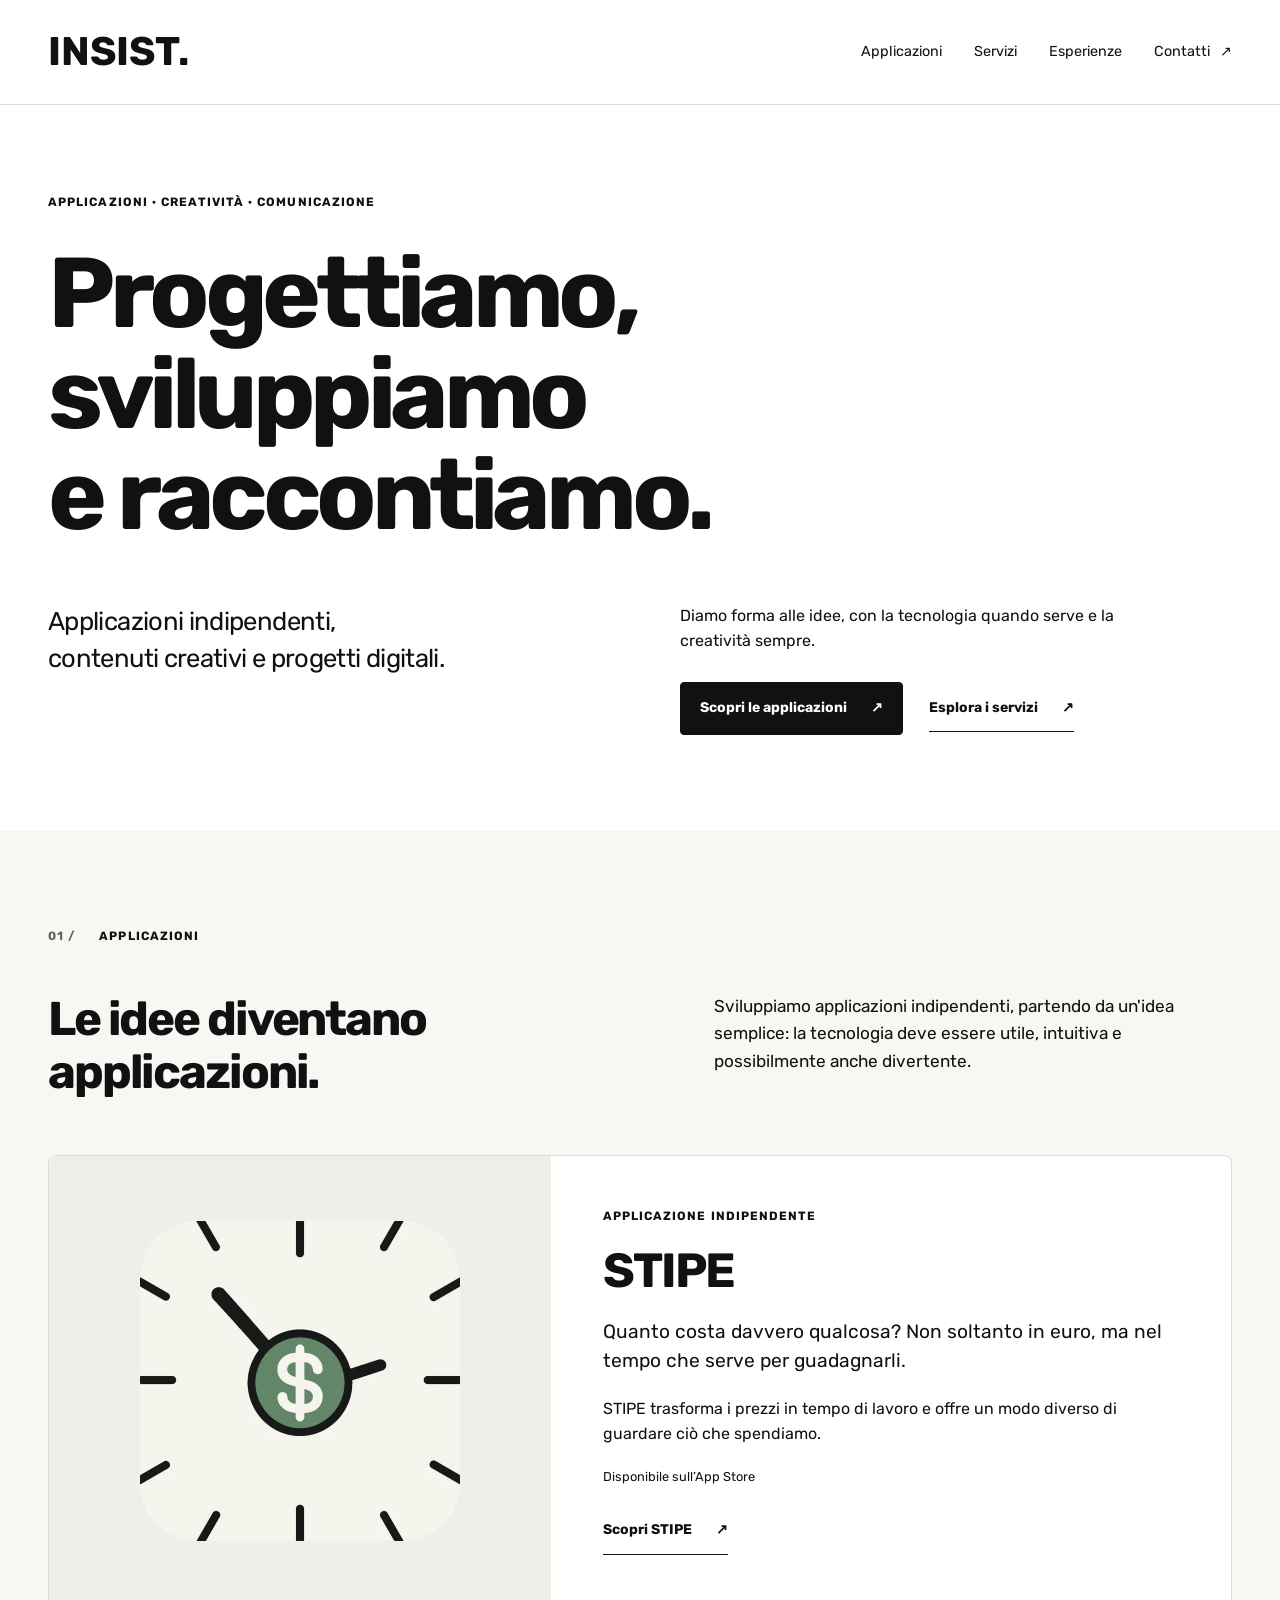
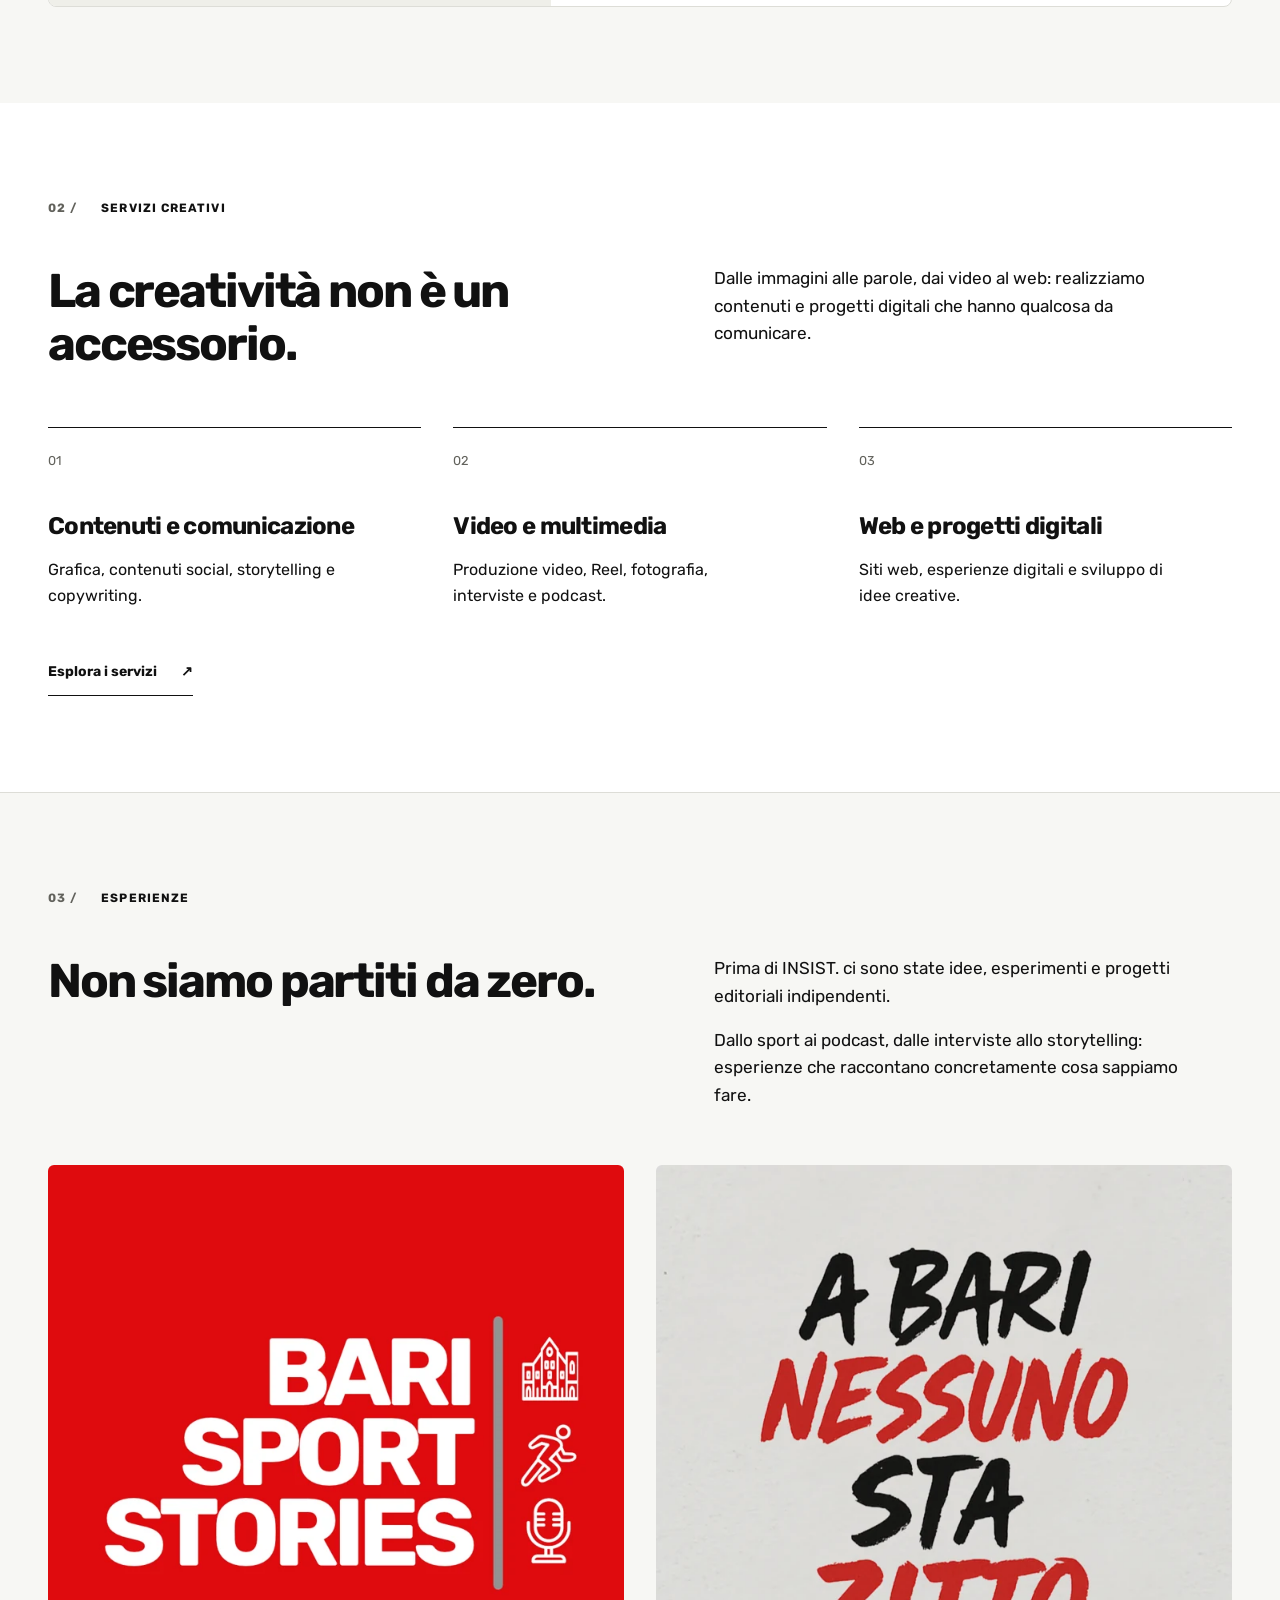
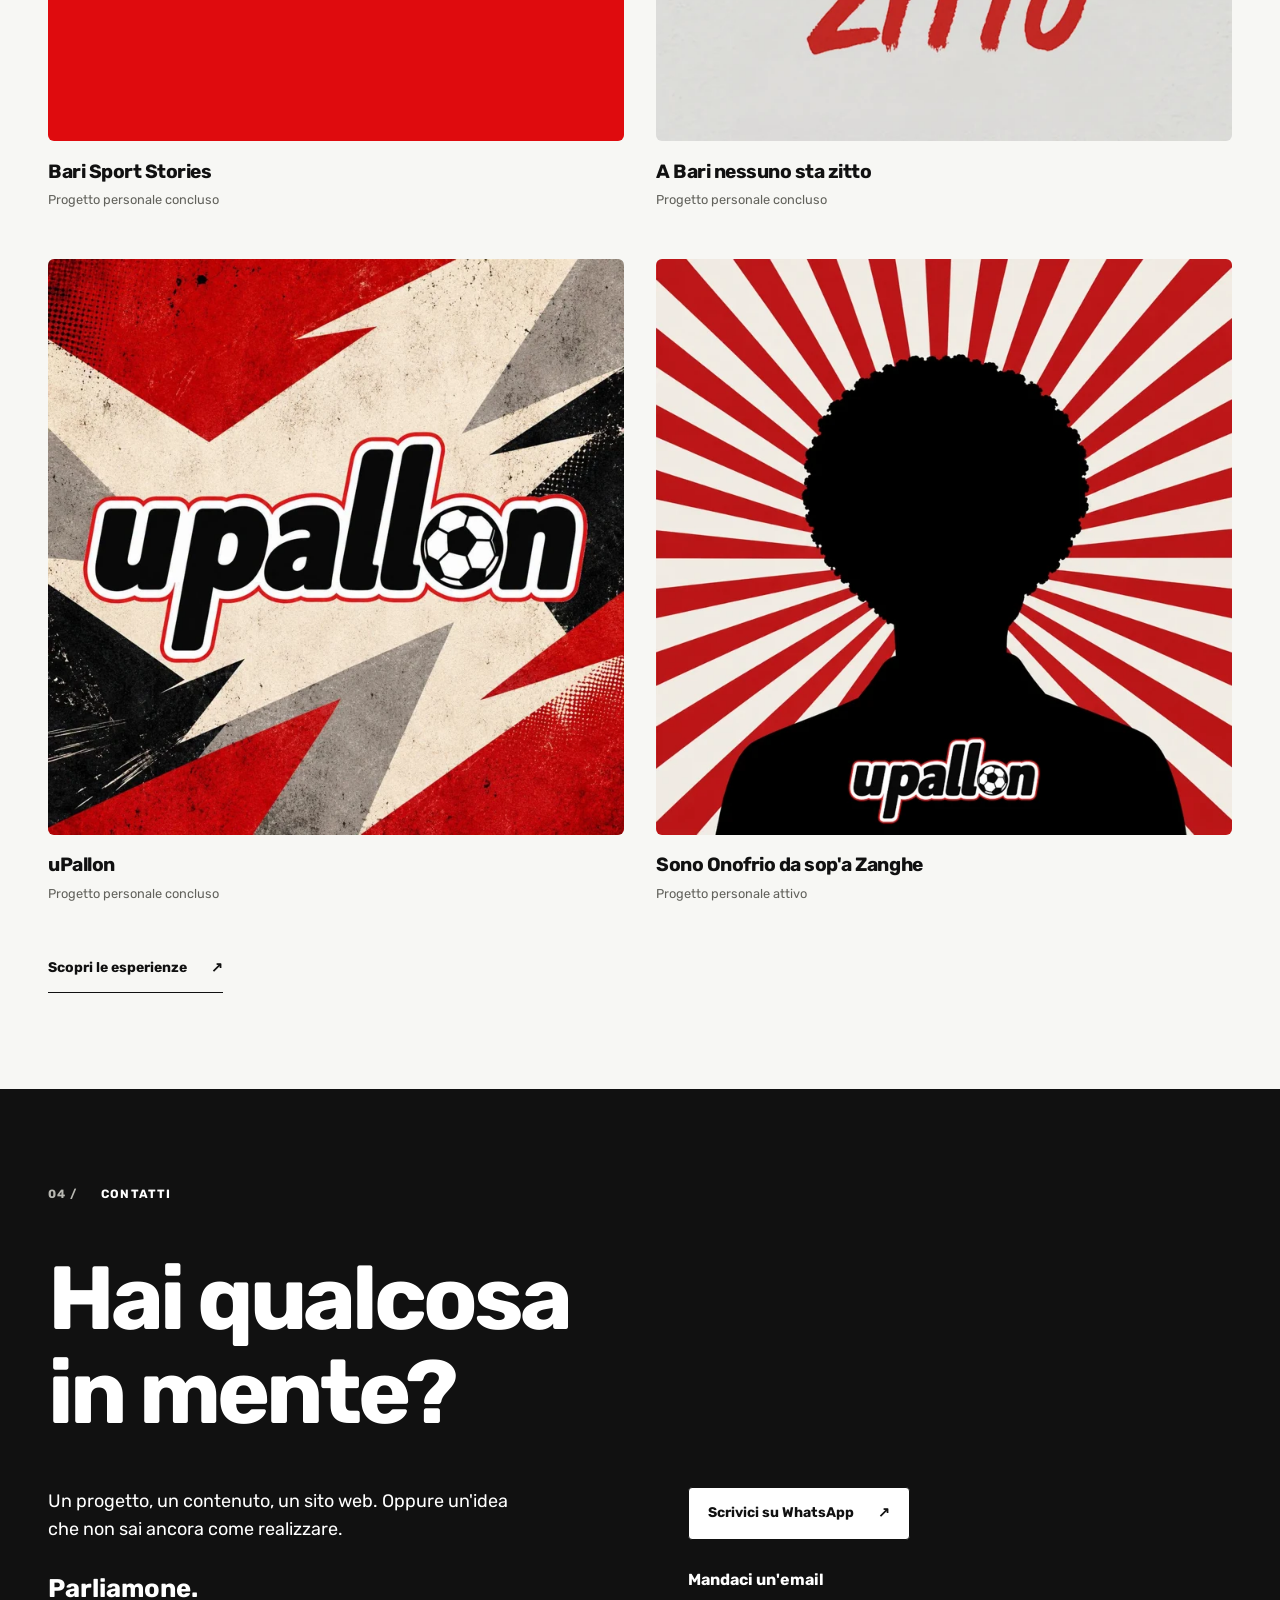
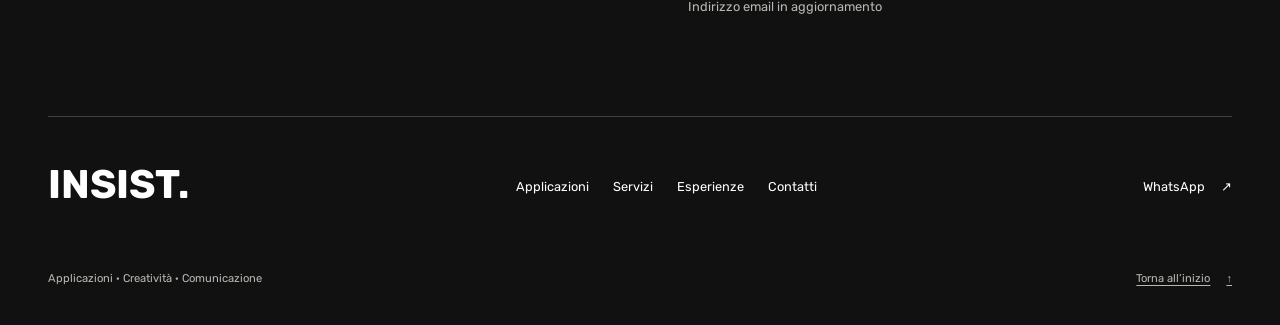
==== index.html @ fa0ea029 "feat: complete INSIST institutional website" ====
<!doctype html>
<html lang="it">
<head>
  <meta charset="utf-8">
  <meta name="viewport" content="width=device-width, initial-scale=1">
  <meta name="description" content="INSIST. — Applicazioni indipendenti, contenuti creativi e progetti digitali. Progettiamo, sviluppiamo e raccontiamo.">
  <meta name="theme-color" content="#111111">
  <title>INSIST. — Progettiamo, sviluppiamo e raccontiamo.</title>
  <link rel="preload" href="./assets/fonts/Rubik-Variable.ttf" as="font" type="font/ttf" crossorigin>
  <link rel="stylesheet" href="./assets/css/style.css">
  <script src="./assets/js/navigation.js" defer></script>
  <link rel="icon" type="image/svg+xml" href="./assets/images/insist/favicon-i.svg">
  <link rel="icon" type="image/png" sizes="32x32" href="./assets/images/insist/favicon-i-32.png">
  <link rel="icon" type="image/png" sizes="16x16" href="./assets/images/insist/favicon-i-16.png">
  <meta property="og:type" content="website">
  <meta property="og:title" content="INSIST. — Progettiamo, sviluppiamo e raccontiamo.">
  <meta property="og:description" content="INSIST. — Applicazioni indipendenti, contenuti creativi e progetti digitali. Progettiamo, sviluppiamo e raccontiamo.">
  <meta property="og:image" content="https://insist-company.github.io/assets/images/insist/social-preview.png">
  <meta property="og:image:type" content="image/png">
  <meta property="og:image:width" content="1200">
  <meta property="og:image:height" content="630">
  <meta property="og:image:alt" content="INSIST. — Progettiamo, sviluppiamo e raccontiamo.">
  <meta property="og:url" content="https://insist-company.github.io/">
  <meta property="og:site_name" content="INSIST.">
  <meta property="og:locale" content="it_IT">
  <meta name="twitter:card" content="summary_large_image">
  <meta name="twitter:title" content="INSIST. — Progettiamo, sviluppiamo e raccontiamo.">
  <meta name="twitter:description" content="INSIST. — Applicazioni indipendenti, contenuti creativi e progetti digitali. Progettiamo, sviluppiamo e raccontiamo.">
  <meta name="twitter:image" content="https://insist-company.github.io/assets/images/insist/social-preview.png">
  <meta name="twitter:image:alt" content="INSIST. — Progettiamo, sviluppiamo e raccontiamo.">
</head>
<body class="home">
  <a class="skip-link" href="#contenuto">Vai al contenuto</a>
  <header class="site-header">
    <div class="container header-inner">
      <a class="site-name" href="./" aria-label="INSIST. — Home" aria-current="page">INSIST.</a>
      <button class="menu-toggle" type="button" aria-expanded="false" aria-controls="main-navigation" hidden>Menu <span aria-hidden="true">+</span></button>
      <nav id="main-navigation" class="main-navigation" aria-label="Navigazione principale">
        <ul>
          <li><a href="./applicazioni/">Applicazioni</a></li>
          <li><a href="./servizi/">Servizi</a></li>
          <li><a href="./esperienze/">Esperienze</a></li>
          <li><a href="#contatti">Contatti <span aria-hidden="true">↗</span></a></li>
        </ul>
      </nav>
    </div>
  </header>
  <main id="contenuto" tabindex="-1">
    <section class="hero container" aria-labelledby="hero-title">
      <p class="eyebrow">APPLICAZIONI · CREATIVITÀ · COMUNICAZIONE</p>
      <h1 id="hero-title">Progettiamo,<br>sviluppiamo<br>e raccontiamo.</h1>
      <div class="hero-bottom">
        <p class="hero-subtitle">Applicazioni indipendenti,<br class="desktop-break"> contenuti creativi e progetti digitali.</p>
        <div class="hero-detail">
          <p>Diamo forma alle idee, con la tecnologia quando serve e la creatività sempre.</p>
          <div class="actions">
            <a class="button button-dark" href="./applicazioni/">Scopri le applicazioni <span aria-hidden="true">↗</span></a>
            <a class="text-link" href="./servizi/">Esplora i servizi <span aria-hidden="true">↗</span></a>
          </div>
        </div>
      </div>
    </section>
    <section class="section applications" aria-labelledby="applications-title">
      <div class="container">
        <p class="section-label"><span>01 /</span> Applicazioni</p>
        <div class="section-intro">
          <h2 id="applications-title">Le idee diventano applicazioni.</h2>
          <p>Sviluppiamo applicazioni indipendenti, partendo da un'idea semplice: la tecnologia deve essere utile, intuitiva e possibilmente anche divertente.</p>
        </div>
        <div class="app-list">
          <article class="app-card" aria-labelledby="stipe-title">
            <div class="app-visual"><img src="./assets/images/stipe/stipe-icon.webp" alt="Icona originale di STIPE: un orologio con un simbolo del dollaro al centro" width="640" height="640" loading="lazy" decoding="async"></div>
            <div class="app-copy">
              <p class="eyebrow">APPLICAZIONE INDIPENDENTE</p>
              <h3 id="stipe-title">STIPE</h3>
              <p class="app-lead">Quanto costa davvero qualcosa? Non soltanto in euro, ma nel tempo che serve per guadagnarli.</p>
              <p>STIPE trasforma i prezzi in tempo di lavoro e offre un modo diverso di guardare ciò che spendiamo.</p>
              <p class="availability">Disponibile sull’App Store</p>
              <a class="text-link" href="./applicazioni/">Scopri STIPE <span aria-hidden="true">↗</span></a>
            </div>
          </article>
        </div>
      </div>
    </section>
    <section class="section services container" aria-labelledby="services-title">
      <p class="section-label"><span>02 /</span> Servizi creativi</p>
      <div class="section-intro">
        <h2 id="services-title">La creatività non è un accessorio.</h2>
        <p>Dalle immagini alle parole, dai video al web: realizziamo contenuti e progetti digitali che hanno qualcosa da comunicare.</p>
      </div>
      <div class="services-grid">
        <article class="service-card"><p class="service-number" aria-hidden="true">01</p><h3>Contenuti e comunicazione</h3><p>Grafica, contenuti social, storytelling e copywriting.</p></article>
        <article class="service-card"><p class="service-number" aria-hidden="true">02</p><h3>Video e multimedia</h3><p>Produzione video, Reel, fotografia, interviste e podcast.</p></article>
        <article class="service-card"><p class="service-number" aria-hidden="true">03</p><h3>Web e progetti digitali</h3><p>Siti web, esperienze digitali e sviluppo di idee creative.</p></article>
      </div>
      <a class="text-link" href="./servizi/">Esplora i servizi <span aria-hidden="true">↗</span></a>
    </section>
    <section class="section experiences" aria-labelledby="experiences-title">
      <div class="container">
        <p class="section-label"><span>03 /</span> Esperienze</p>
        <div class="section-intro">
          <h2 id="experiences-title">Non siamo partiti da zero.</h2>
          <div><p>Prima di INSIST. ci sono state idee, esperimenti e progetti editoriali indipendenti.</p><p>Dallo sport ai podcast, dalle interviste allo storytelling: esperienze che raccontano concretamente cosa sappiamo fare.</p></div>
        </div>
        <div class="experiences-grid">
          <article class="experience-card"><img src="./assets/images/esperienze/bari-sport-stories.webp" alt="Copertina originale Bari Sport Stories, con lettering bianco su fondo rosso" width="720" height="720" loading="lazy" decoding="async"><div class="experience-caption"><h3>Bari Sport Stories</h3><p>Progetto personale concluso</p></div></article>
          <article class="experience-card"><img src="./assets/images/esperienze/a-bari-nessuno-sta-zitto.webp" alt="Copertina originale A Bari nessuno sta zitto, con lettering nero e rosso" width="720" height="720" loading="lazy" decoding="async"><div class="experience-caption"><h3>A Bari nessuno sta zitto</h3><p>Progetto personale concluso</p></div></article>
          <article class="experience-card"><img src="./assets/images/esperienze/upallon.webp" alt="Copertina originale uPallon, con un pallone nel lettering" width="720" height="720" loading="lazy" decoding="async"><div class="experience-caption"><h3>uPallon</h3><p>Progetto personale concluso</p></div></article>
          <article class="experience-card"><img src="./assets/images/esperienze/onofrio.webp" alt="Copertina originale di Sono Onofrio da sop’a Zanghe: una silhouette su raggi rossi e bianchi" width="720" height="720" loading="lazy" decoding="async"><div class="experience-caption"><h3>Sono Onofrio da sop'a Zanghe</h3><p>Progetto personale attivo</p></div></article>
        </div>
        <a class="text-link" href="./esperienze/">Scopri le esperienze <span aria-hidden="true">↗</span></a>
      </div>
    </section>
    <section id="contatti" class="section contact" aria-labelledby="contact-title">
      <div class="container">
        <p class="section-label"><span>04 /</span> Contatti</p>
        <h2 id="contact-title">Hai qualcosa<br>in mente?</h2>
        <div class="contact-bottom">
          <div><p>Un progetto, un contenuto, un sito web. Oppure un'idea che non sai ancora come realizzare.</p><p class="closing">Parliamone.</p></div>
          <div class="contact-actions">
            <a class="button button-light" href="https://wa.me/393455824448">Scrivici su WhatsApp <span aria-hidden="true">↗</span></a>
            <div class="email-pending"><span aria-disabled="true">Mandaci un'email</span><span class="contact-note">Indirizzo email in aggiornamento</span></div>
          </div>
        </div>
      </div>
    </section>
  </main>
  <footer class="site-footer">
    <div class="container footer-top">
      <a class="site-name" href="./" aria-label="INSIST. — Home">INSIST.</a>
      <nav aria-label="Navigazione nel footer"><ul><li><a href="./applicazioni/">Applicazioni</a></li><li><a href="./servizi/">Servizi</a></li><li><a href="./esperienze/">Esperienze</a></li><li><a href="#contatti">Contatti</a></li></ul></nav>
      <a class="footer-contact" href="https://wa.me/393455824448">WhatsApp <span aria-hidden="true">↗</span></a>
    </div>
    <div class="container footer-bottom"><p>Applicazioni · Creatività · Comunicazione</p><a href="#contenuto">Torna all’inizio <span aria-hidden="true">↑</span></a></div>
  </footer>
</body>
</html>
---- assets/css/style.css ----
@font-face {
  font-family: "Rubik";
  src: url("../fonts/Rubik-Variable.ttf") format("truetype");
  font-style: normal;
  font-weight: 300 900;
  font-display: swap;
}

:root {
  --color-black: #111111;
  --color-white: #FFFFFF;
  --color-ivory: #F7F7F4;
  --color-gray: #777777;
  --font-family-base: "Rubik", sans-serif;
  --font-weight-regular: 400;
  --font-weight-bold: 700;
  --border: #DDDDD7;
}

* { box-sizing: border-box; }
body { margin: 0; font-family: var(--font-family-base); font-weight: 400; line-height: 1.6; color: var(--color-black); background: var(--color-white); }
a { color: inherit; text-underline-offset: .25em; }
button { font: inherit; color: inherit; }
[hidden] { display: none !important; }
h1, h2, h3, p { margin: 0; }
h1, h2, h3, .site-name { font-weight: 700; }
img { display: block; max-width: 100%; height: auto; }
:focus-visible { outline: 3px solid currentColor; outline-offset: 5px; }
.skip-link { position: absolute; top: 1rem; left: 1rem; z-index: 10; padding: .8rem 1rem; background: var(--color-white); color: var(--color-black); }
.skip-link:not(:focus) { width: 1px; height: 1px; padding: 0; overflow: hidden; clip-path: inset(50%); white-space: nowrap; }
.container { width: min(100% - 6rem, 76rem); margin-inline: auto; }
.site-header { border-bottom: 1px solid var(--border); }
.header-inner { min-height: 104px; display: flex; align-items: center; justify-content: space-between; gap: 2rem; }
.site-name { display: inline-block; font-size: 2.5rem; line-height: 1; text-decoration: none; background: transparent; color: inherit; }
.main-navigation ul, .site-footer ul { display: flex; align-items: center; gap: 2rem; list-style: none; padding: 0; margin: 0; }
.main-navigation a { display: inline-flex; align-items: center; min-height: 44px; text-decoration: none; font-size: .9rem; }
.main-navigation a:hover, .site-footer a:not(.site-name):hover { text-decoration: underline; }
.main-navigation a span { margin-left: .65rem; }
.menu-toggle { border: 1px solid var(--border); border-radius: 4px; background: transparent; min-height: 44px; padding: .5rem .85rem; }
.menu-toggle span { margin-left: 1rem; }
.hero { padding-top: 5.5rem; padding-bottom: 6rem; }
.eyebrow, .section-label { font-size: .75rem; line-height: 1.5; letter-spacing: .09em; font-weight: 700; }
.hero h1 { font-size: clamp(3.5rem, 7.75vw, 7rem); letter-spacing: -.055em; line-height: 1.02; margin-top: 2rem; }
.hero-bottom { display: grid; grid-template-columns: 1fr 1fr; gap: 5rem; margin-top: 3.5rem; align-items: start; }
.hero-subtitle { font-size: clamp(1.25rem, 2vw, 1.6rem); line-height: 1.45; letter-spacing: -.025em; }
.hero-detail > p { max-width: 29rem; font-size: 1rem; }
.actions { display: flex; flex-wrap: wrap; align-items: center; gap: 1rem 1.6rem; margin-top: 1.75rem; }
.button, .text-link { display: inline-flex; align-items: center; justify-content: space-between; gap: 1.5rem; min-height: 48px; font-size: .875rem; font-weight: 700; text-decoration: none; }
.button { padding: .9rem 1.2rem; border: 1px solid currentColor; border-radius: 4px; }
.button-dark { color: var(--color-white); background: var(--color-black); border-color: var(--color-black); }
.button-light { color: var(--color-black); background: var(--color-white); }
.button:hover { text-decoration: underline; }
.text-link { border-bottom: 1px solid currentColor; }
.text-link:hover { text-decoration: underline; }
.section { padding-block: 6rem; }
.section-label { text-transform: uppercase; display: flex; gap: 1.5rem; margin-bottom: 3rem; }
.section-label > span { color: #62625C; }
.section-intro { display: grid; grid-template-columns: 1.1fr 1fr; gap: 6rem; align-items: start; margin-bottom: 3.5rem; }
h2 { font-size: clamp(2.1rem, 3.7vw, 3.5rem); line-height: 1.12; letter-spacing: -.045em; max-width: 13em; }
.section-intro p { font-size: 1.075rem; max-width: 31rem; }
.section-intro p + p { margin-top: 1rem; }
.applications { background: var(--color-ivory); }
.app-card { display: grid; grid-template-columns: .85fr 1.15fr; background: var(--color-white); border: 1px solid var(--border); border-radius: 8px; overflow: hidden; }
.app-visual { padding: 3rem; display: grid; place-items: center; background: #EFEFE9; }
.app-visual img { width: 100%; max-width: 320px; border-radius: 18%; }
.app-copy { padding: clamp(2rem, 4vw, 4rem); }
.app-copy h3 { font-size: 3rem; letter-spacing: -.04em; line-height: 1.1; margin-top: 1.25rem; }
.app-copy > p:not(.eyebrow) { margin-top: 1.25rem; }
.app-copy .app-lead { font-size: 1.2rem; line-height: 1.5; }
.app-copy .availability { font-size: .8rem; }
.app-copy .text-link { margin-top: 1.25rem; }
.services-grid { display: grid; grid-template-columns: repeat(3, 1fr); gap: 2rem; margin-bottom: 2.5rem; }
.service-card { border-top: 1px solid var(--color-black); padding-top: 1.4rem; }
.service-number { font-size: .8rem; color: #62625C; margin-bottom: 2.5rem; }
.service-card h3 { font-size: 1.5rem; letter-spacing: -.03em; line-height: 1.25; max-width: 13em; margin-bottom: 1rem; }
.service-card > p:last-child { max-width: 19rem; }
.experiences { border-top: 1px solid var(--border); background: var(--color-ivory); }
.experiences-grid { display: grid; grid-template-columns: repeat(2, minmax(0, 1fr)); gap: 3rem 2rem; margin-bottom: 2.5rem; }
.experience-card { min-width: 0; }
.experience-card > img { width: 100%; aspect-ratio: 1; object-fit: contain; border-radius: 6px; }
.experience-caption { padding-top: 1.1rem; }
.experience-caption h3 { font-size: 1.2rem; letter-spacing: -.025em; line-height: 1.4; }
.experience-caption p { font-size: .8rem; margin-top: .3rem; color: #62625C; }
.contact { background: var(--color-black); color: var(--color-white); scroll-margin-top: 1rem; }
.contact .section-label > span { color: #B8B8B2; }
.contact h2 { font-size: clamp(3.25rem, 7vw, 6.5rem); line-height: 1.05; }
.contact-bottom { display: grid; grid-template-columns: 1fr 1fr; gap: 6rem; margin-top: 3rem; align-items: start; }
.contact-bottom > div > p:first-child { max-width: 29rem; font-size: 1.125rem; }
.closing { font-size: 1.6rem; font-weight: 700; margin-top: 1.5rem; }
.contact-actions { display: grid; gap: 1.5rem; justify-items: start; }
.email-pending { padding: .2rem 0; }
.email-pending > span:first-child { display: block; font-weight: 700; }
.contact-note { display: block; font-size: .8rem; color: #B8B8B2; margin-top: .25rem; }
.site-footer { background: var(--color-black); color: var(--color-white); padding-bottom: 1.5rem; }
.footer-top { border-top: 1px solid #41413D; padding-block: 3rem; display: flex; justify-content: space-between; align-items: start; gap: 2rem; }
.site-footer nav a, .footer-contact { display: inline-flex; align-items: center; min-height: 44px; font-size: .8rem; text-decoration: none; }
.site-footer ul { flex-wrap: wrap; gap: 0 1.5rem; }
.footer-contact { gap: 1rem; }
.footer-bottom { display: flex; flex-wrap: wrap; justify-content: space-between; gap: 1rem; font-size: .7rem; color: #B8B8B2; }
.footer-bottom a { display: inline-flex; align-items: center; gap: 1rem; min-height: 44px; }
.footer-bottom p { align-self: center; }

@media (max-width: 63.99rem) {
  .container { width: calc(100% - 4rem); }
  .hero-bottom, .section-intro, .contact-bottom { gap: 2.5rem; }
  .main-navigation ul { gap: 1.4rem; }
  .app-visual { padding: 2rem; }
  .footer-top { flex-wrap: wrap; }
}

@media (max-width: 47.99rem) {
  .container { width: calc(100% - 2.5rem); }
  .header-inner { min-height: 80px; flex-wrap: wrap; gap: 0; padding-block: 1.1rem; }
  .site-name { font-size: 2rem; }
  .main-navigation { flex-basis: 100%; padding-top: 1rem; }
  .main-navigation ul { display: grid; gap: 0; }
  .main-navigation li { border-top: 1px solid var(--border); }
  .main-navigation a { width: 100%; min-height: 48px; justify-content: space-between; }
  .hero { padding-block: 3.5rem 4rem; }
  .eyebrow { font-size: .625rem; letter-spacing: .06em; }
  .hero h1 { font-size: clamp(2.6rem, 9.1vw, 4.35rem); margin-top: 1.75rem; letter-spacing: -.055em; }
  .hero-bottom, .section-intro, .contact-bottom { grid-template-columns: 1fr; gap: 1.75rem; }
  .hero-bottom { margin-top: 2rem; }
  .desktop-break { display: none; }
  .hero-subtitle { max-width: 24rem; }
  .actions { align-items: start; flex-direction: column; gap: .75rem; }
  .section { padding-block: 4rem; }
  .section-label { margin-bottom: 2rem; font-size: .7rem; }
  .section-intro { margin-bottom: 2.5rem; }
  .section-intro p { font-size: 1rem; }
  h2 { font-size: clamp(2rem, 7.5vw, 3rem); }
  .app-card { grid-template-columns: 1fr; }
  .app-visual { padding: 2rem; }
  .app-visual img { max-width: 240px; }
  .app-copy { padding: 2rem 1.5rem; }
  .app-copy h3 { font-size: 2.5rem; }
  .app-copy .app-lead { font-size: 1.1rem; }
  .services-grid { grid-template-columns: 1fr; gap: 2rem; }
  .service-number { margin-bottom: 1.25rem; }
  .service-card h3 { max-width: none; font-size: 1.4rem; }
  .service-card > p:last-child { max-width: none; }
  .experiences-grid { grid-template-columns: 1fr; gap: 2.5rem; }
  .contact h2 { font-size: clamp(3rem, 12vw, 5rem); }
  .contact-bottom { margin-top: 2rem; gap: 2rem; }
  .contact-bottom > div > p:first-child { font-size: 1rem; }
  .footer-top { flex-direction: column; padding-block: 2.5rem 1.5rem; gap: 1.5rem; }
  .site-footer nav ul { display: grid; grid-template-columns: 1fr 1fr; gap: 0 2rem; }
  .footer-bottom { flex-direction: column; gap: .5rem; }
  .footer-bottom p { align-self: start; }
}

/* Pagina Applicazioni: estensioni dei componenti della Home. */
.applications-page .hero h1 { max-width: 11em; }
.applications-page .app-list { display: grid; gap: 2rem; }
.applications-page .app-copy { min-width: 0; }
.applications-page #portfolio-title { max-width: none; }
.applications-page .main-navigation a[aria-current="page"],
.applications-page .site-footer nav a[aria-current="page"] {
  text-decoration: underline;
  text-decoration-thickness: 1px;
}

/* Servizi creativi: stessi componenti, dettagli limitati a questa pagina. */
.services-page .hero h1 { max-width: 12em; }
.services-page .service-area .section-intro { margin-bottom: 0; }
.services-page .service-description > p + p { margin-top: 1rem; }
.services-page .skills-title { margin-top: 2rem; text-transform: uppercase; }
.services-page .skills-list { list-style: none; margin: 1rem 0 0; padding: 0; }
.services-page .skills-list li { padding-block: .6rem; border-top: 1px solid var(--border); font-size: .9rem; }
.services-page .main-navigation a[aria-current="page"],
.services-page .site-footer nav a[aria-current="page"] {
  text-decoration: underline;
  text-decoration-thickness: 1px;
}

/* Esperienze: schede e griglia già usate nella Home, con contenuti estesi. */
.experiences-page .hero h1 { max-width: 10em; }
.experiences-page .hero-detail p + p { margin-top: 1rem; }
.experiences-page #projects-title { max-width: none; }
.experiences-page .experiences-grid { margin-bottom: 0; align-items: stretch; }
.experiences-page .experience-card { display: flex; flex-direction: column; border: 1px solid var(--border); border-radius: 8px; background: var(--color-white); }
.experiences-page .experience-card > img { border-radius: 7px 7px 0 0; }
.experiences-page .project-copy { display: flex; flex-direction: column; flex: 1; padding: clamp(1.25rem, 3vw, 2.5rem); }
.experiences-page .project-copy .section-label { margin: 0 0 1rem; font-size: .65rem; gap: .75rem; color: #62625C; }
.experiences-page .project-copy h2 { font-size: clamp(1.5rem, 2.5vw, 2.25rem); line-height: 1.2; }
.experiences-page .project-copy p { color: var(--color-black); font-size: 1rem; }
.experiences-page .project-copy .project-categories { font-size: .8rem; color: #62625C; margin-top: 1rem; }
.experiences-page .project-description { margin-top: 1.5rem; }
.experiences-page .project-description p + p { margin-top: 1rem; }
.experiences-page .project-skills { margin-top: 1.5rem; padding-block: 1.25rem; border-top: 1px solid var(--border); }
.experiences-page .project-skills h3 { text-transform: uppercase; }
.experiences-page .project-skills p { margin-top: .75rem; font-size: .9rem; }
.experiences-page .project-links { display: flex; flex-wrap: wrap; gap: .5rem 1.5rem; list-style: none; padding: 1rem 0 0; margin: auto 0 0; }
.experiences-page .visually-hidden { position: absolute; width: 1px; height: 1px; padding: 0; overflow: hidden; clip-path: inset(50%); white-space: nowrap; }
.experiences-page .main-navigation a[aria-current="page"],
.experiences-page .site-footer nav a[aria-current="page"] { text-decoration: underline; text-decoration-thickness: 1px; }
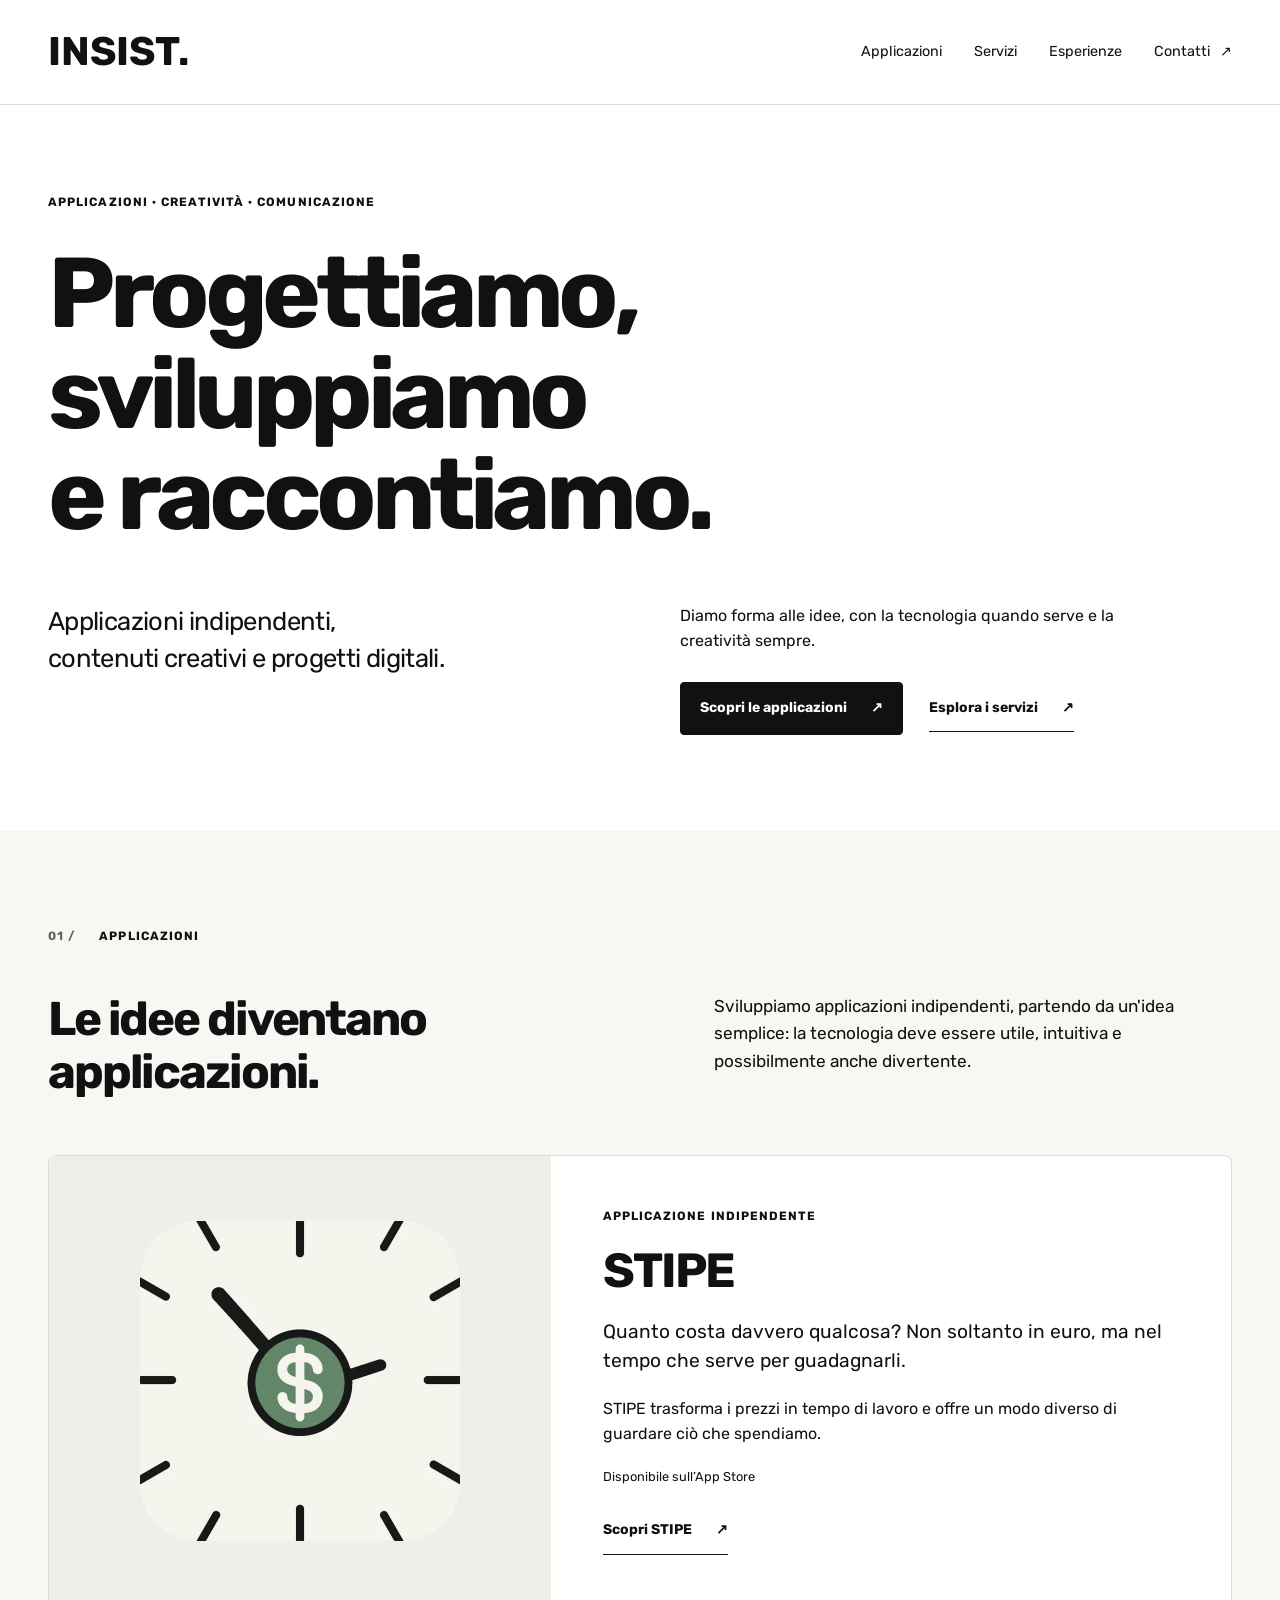
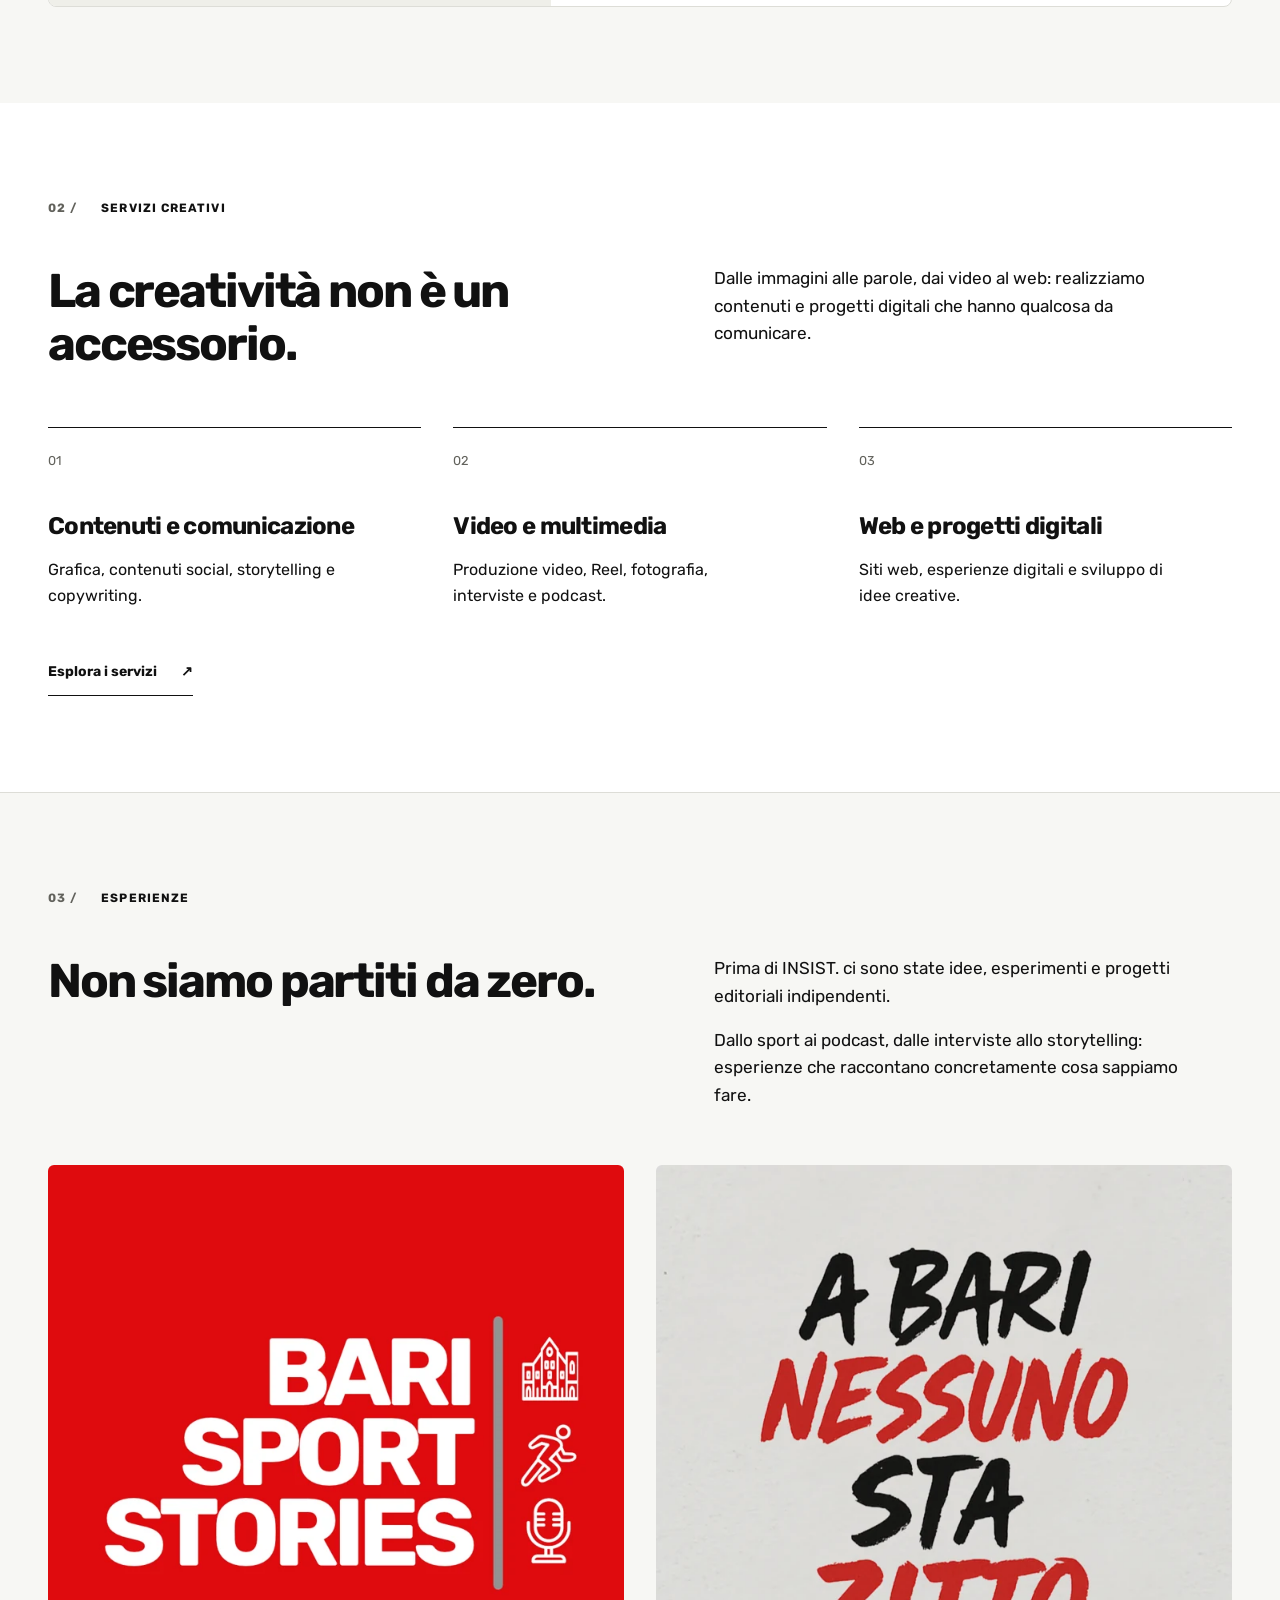
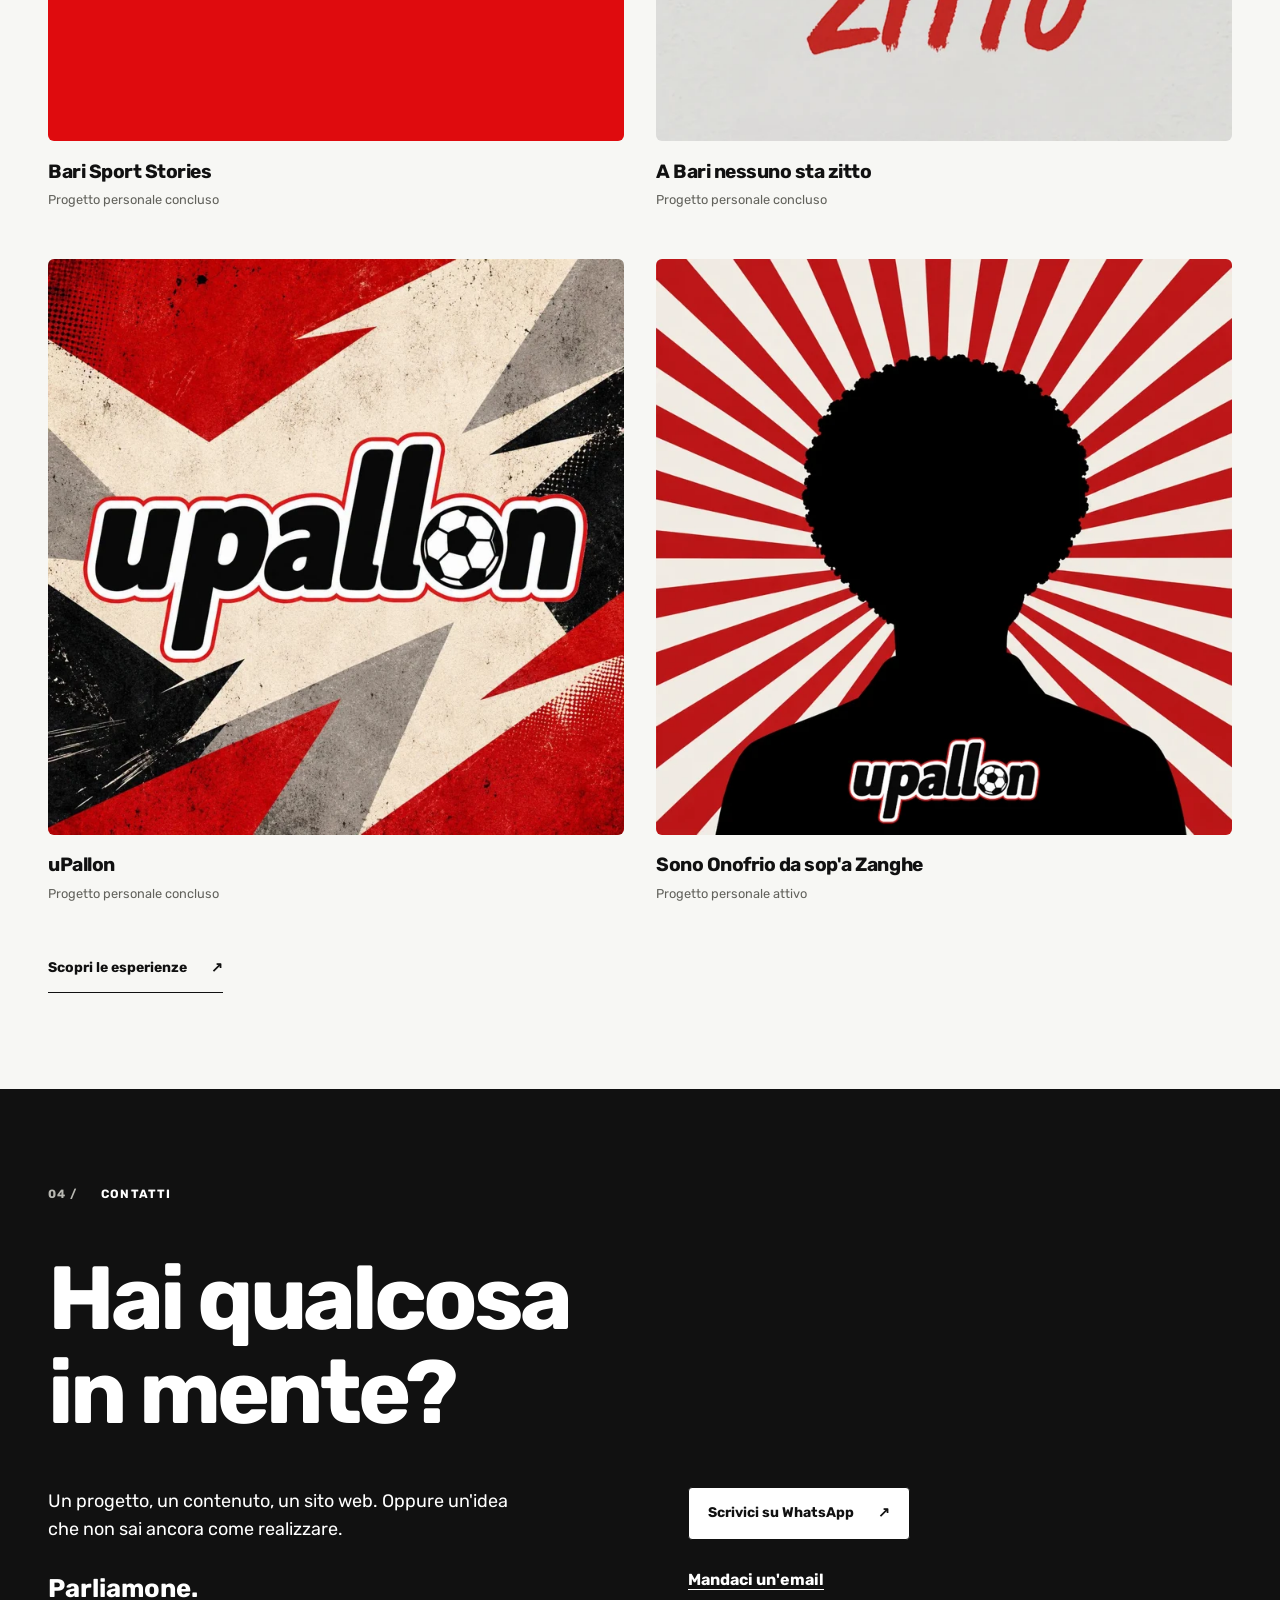
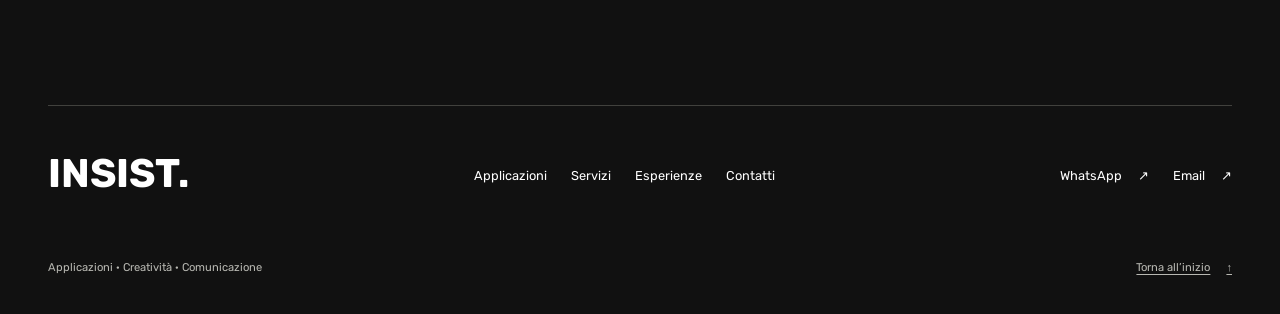
==== commit d179c386: "fix: activate INSIST email contacts" ====
--- a/index.html
+++ b/index.html
@@ -119,7 +119,7 @@
           <div><p>Un progetto, un contenuto, un sito web. Oppure un'idea che non sai ancora come realizzare.</p><p class="closing">Parliamone.</p></div>
           <div class="contact-actions">
             <a class="button button-light" href="https://wa.me/393455824448">Scrivici su WhatsApp <span aria-hidden="true">↗</span></a>
-            <div class="email-pending"><span aria-disabled="true">Mandaci un'email</span><span class="contact-note">Indirizzo email in aggiornamento</span></div>
+            <div class="email-pending"><span><a href="mailto:insist.company26@gmail.com">Mandaci un'email</a></span></div>
           </div>
         </div>
       </div>
@@ -129,7 +129,10 @@
     <div class="container footer-top">
       <a class="site-name" href="./" aria-label="INSIST. — Home">INSIST.</a>
       <nav aria-label="Navigazione nel footer"><ul><li><a href="./applicazioni/">Applicazioni</a></li><li><a href="./servizi/">Servizi</a></li><li><a href="./esperienze/">Esperienze</a></li><li><a href="#contatti">Contatti</a></li></ul></nav>
-      <a class="footer-contact" href="https://wa.me/393455824448">WhatsApp <span aria-hidden="true">↗</span></a>
+      <div class="footer-contacts">
+        <a class="footer-contact" href="https://wa.me/393455824448">WhatsApp <span aria-hidden="true">↗</span></a>
+        <a class="footer-contact" href="mailto:insist.company26@gmail.com">Email <span aria-hidden="true">↗</span></a>
+      </div>
     </div>
     <div class="container footer-bottom"><p>Applicazioni · Creatività · Comunicazione</p><a href="#contenuto">Torna all’inizio <span aria-hidden="true">↑</span></a></div>
   </footer>
--- a/assets/css/style.css
+++ b/assets/css/style.css
@@ -96,6 +96,7 @@
 .site-footer nav a, .footer-contact { display: inline-flex; align-items: center; min-height: 44px; font-size: .8rem; text-decoration: none; }
 .site-footer ul { flex-wrap: wrap; gap: 0 1.5rem; }
 .footer-contact { gap: 1rem; }
+.footer-contacts { display: flex; flex-wrap: wrap; gap: 0 1.5rem; }
 .footer-bottom { display: flex; flex-wrap: wrap; justify-content: space-between; gap: 1rem; font-size: .7rem; color: #B8B8B2; }
 .footer-bottom a { display: inline-flex; align-items: center; gap: 1rem; min-height: 44px; }
 .footer-bottom p { align-self: center; }
